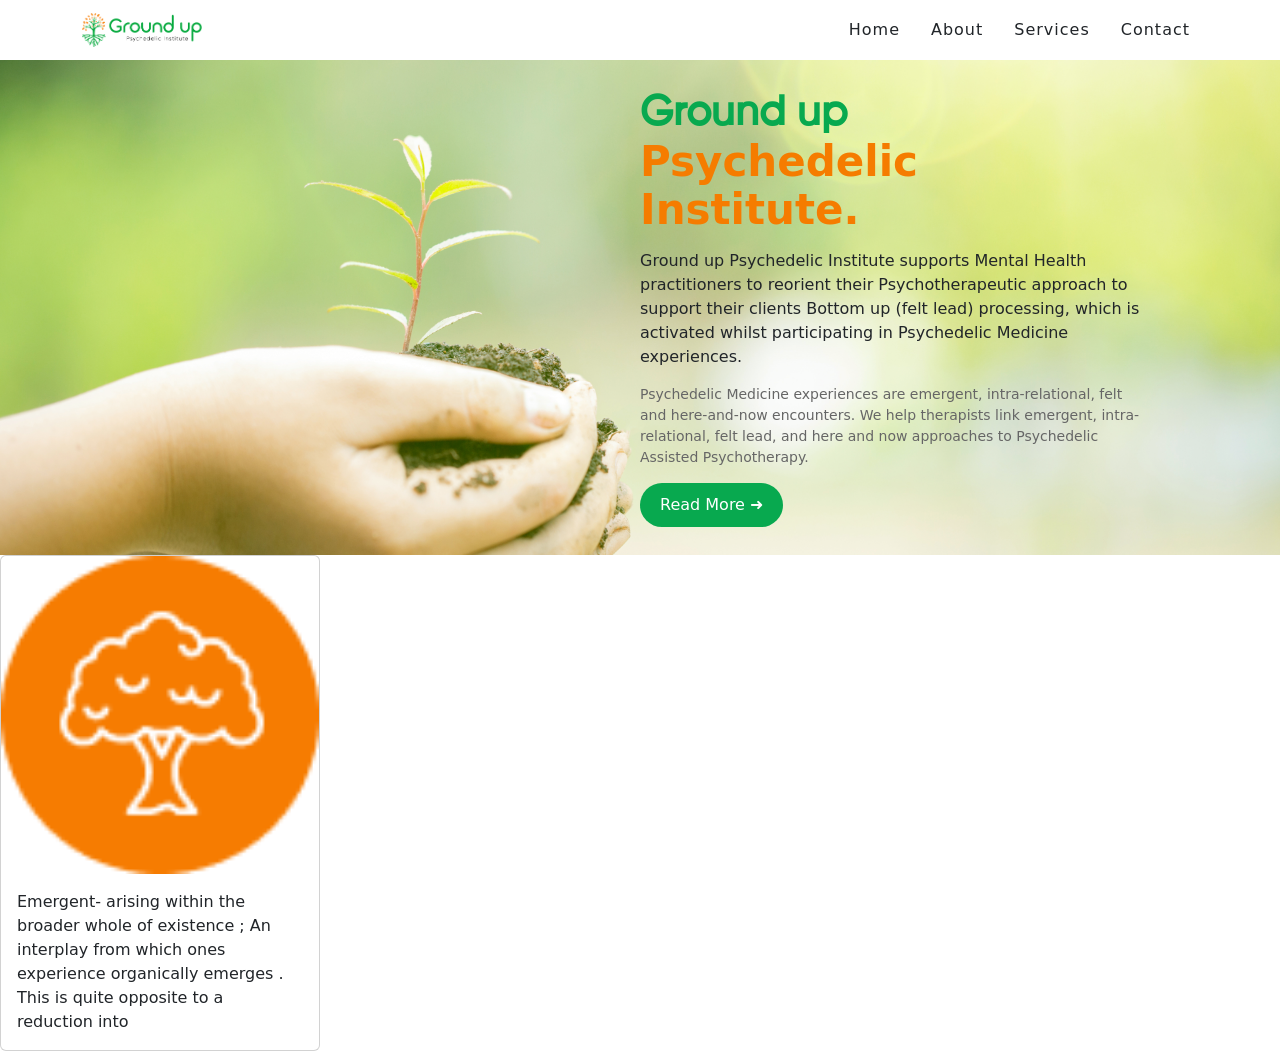
==== index.html @ ecb9d01f "created hero section" ====
<!DOCTYPE html>
<html lang="en">
<head>
    <meta charset="UTF-8">
    <meta name="viewport" content="width=device-width, initial-scale=1.0">
    <title>Document</title>
    <link rel="stylesheet" href="style.css">
    <link href="https://cdn.jsdelivr.net/npm/bootstrap@5.0.2/dist/css/bootstrap.min.css" rel="stylesheet" integrity="sha384-EVSTQN3/azprG1Anm3QDgpJLIm9Nao0Yz1ztcQTwFspd3yD65VohhpuuCOmLASjC" crossorigin="anonymous">
    <script src="https://cdn.jsdelivr.net/npm/bootstrap@5.0.2/dist/js/bootstrap.bundle.min.js" integrity="sha384-MrcW6ZMFYlzcLA8Nl+NtUVF0sA7MsXsP1UyJoMp4YLEuNSfAP+JcXn/tWtIaxVXM" crossorigin="anonymous"></script>
</head>
<body>
<header>
  <nav class="navbar navbar-expand-lg bg-white">
    <div class="container">

     
      <a href="#" class="navbar-brand">
        <img src="images/logo.png" alt="Ground up" width="120">
      </a>

      
      <button
        class="navbar-toggler"
        type="button"
        data-bs-toggle="collapse"
        data-bs-target="#navbarMenu"
        aria-controls="navbarMenu"
        aria-expanded="false"
        aria-label="Toggle navigation">

       <span class="navbar-toggler-icon"></span>
      </button>

      <!-- Menu -->
      <div class="collapse navbar-collapse" id="navbarMenu"></div>

         <ul class="navbar-nav ms-auto">
          <li class="nav-item">
            <a class="nav-link text-dark" href="#">Home</a>
          </li>

          <li class="nav-item">
            <a class="nav-link text-dark" href="#">About</a>
          </li>

          <li class="nav-item">
            <a class="nav-link text-dark" href="#">Services</a>
          </li>

          <li class="nav-item">
            <a class="nav-link text-dark" href="#">Contact</a>
          </li>
        </ul>

      </div>

    </div>
  </nav>
</header>

<section class="hero">

    <img src="images/hero.png" alt="Ground up hero image">

    <div class="hero-text">
        <h1>
            <span>Ground up</span><br>
            Psychedelic Institute.
        </h1>

        <p">
            Ground up Psychedelic Institute supports Mental Health practitioners
            to reorient their Psychotherapeutic approach to support their clients
            Bottom up (felt lead) processing, which is activated whilst participating
            in Psychedelic Medicine experiences.
        </p>

        <p>
            Psychedelic Medicine experiences are emergent, intra-relational,
            felt and here-and-now encounters. We help therapists link emergent,
            intra-relational, felt lead, and here and now approaches to Psychedelic
            Assisted Psychotherapy.
        </p>

        <button>Read More ➜</button>
    </div>
   

</section>
 <div class="services">
      <section>
        <div class="card" style="width: 20rem;">
  <img src="/images/service1.png" class="card-img-top" alt="...">
  <div class="card-body">
    <p class="card-text"> Emergent- arising within the broader whole of existence ; An interplay from which ones experience organically emerges . This is quite opposite to a reduction into</p>
  </div>
</div>
      </section>

    </div>
    
</body>
</html>
---- style.css ----
@font-face {
  font-family: 'gilory-medium';
  src: url('./fonts/Gilroy-Medium.ttf') format('truetype');
}

* {
    box-sizing: border-box;
}

body {
    margin: 0;
    padding: 0;
    overflow-x: hidden;
        
   
   
    
}


/* 
   NAVBAR
 */

.navbar {
    padding: 15px 0;
}

.navbar-brand img {
    width: 120px;
    max-width: 100%;
}

.navbar-nav {
    gap: 15px;
}

.nav-link {
    font-size: 14px;
    letter-spacing: 1px;
}


/* 
   HERO
 */

.hero {
    width: 100%;
    overflow: hidden;
    position: relative;
}

.hero img {
    width: 100%;
    height: auto;
    display: block;
}

.hero-text {
    position: absolute;
    top: 50%;
    right: 10%;
    transform: translateY(-50%);
    width: 40%;
}

.hero-text h1 {
    font-size: 42px;
    line-height: 1.15;
    font-weight: bold;
    color: #f57c00;
    margin-bottom: 15px;
    
}

.hero-text h1 span {
    color: #08a94f;
    font-family: gilory-medium;
    
}

.hero-text p {
    font-family: ;
    font-size: 14px;
    line-height: 1.5;
    color: #666;
    margin-bottom: 15px;
}

.hero-text button {
    background: #08a94f;
    color: white;
    border: none;
    border-radius: 25px;
    padding: 10px 20px;
    cursor: pointer;
}





@media (max-width: 991px) {

    .navbar {
        padding: 12px 20px;
    }

    .navbar-nav {
        gap: 5px;
        padding-top: 15px;
    }

    .hero img {
        min-height: 500px;
        object-fit: cover;
    }

    .hero-text {
        width: 45%;
        right: 7%;
    }

    .hero-text h1 {
        font-size: 32px;
    }

    .hero-text p {
        font-size: 13px;
        line-height: 1.4;
    }
}




@media (max-width: 767px) {

    .navbar-brand img {
        width: 110px;
    }

    .navbar {
        padding: 10px 15px;
    }

    .hero {
        min-height: 650px;
    }

    .hero img {
        width: 100%;
        height: 650px;
        object-fit: cover;
        object-position: left center;
    }

    .hero-text {
        top: 50%;
        right: 8%;
        width: 84%;
        transform: translateY(-50%);
        background: rgba(255, 255, 255, 0.75);
        padding: 20px;
        border-radius: 10px;
    }

    .hero-text h1 {
        font-size: 30px;
    }

    .hero-text p {
        font-size: 13px;
        line-height: 1.5;
    }
}




@media (max-width: 480px) {

    .navbar-brand img {
        width: 100px;
    }

    .hero {
        min-height: 700px;
    }

    .hero img {
        height: 700px;
        object-position: left center;
    }

    .hero-text {
        width: 90%;
        right: 5%;
        padding: 18px;
    }

    .hero-text h1 {
        font-size: 26px;
    }

    .hero-text p {
        font-size: 12px;
        line-height: 1.45;
    }

    .hero-text button {
        padding: 8px 16px;
        font-size: 12px;
    }
}
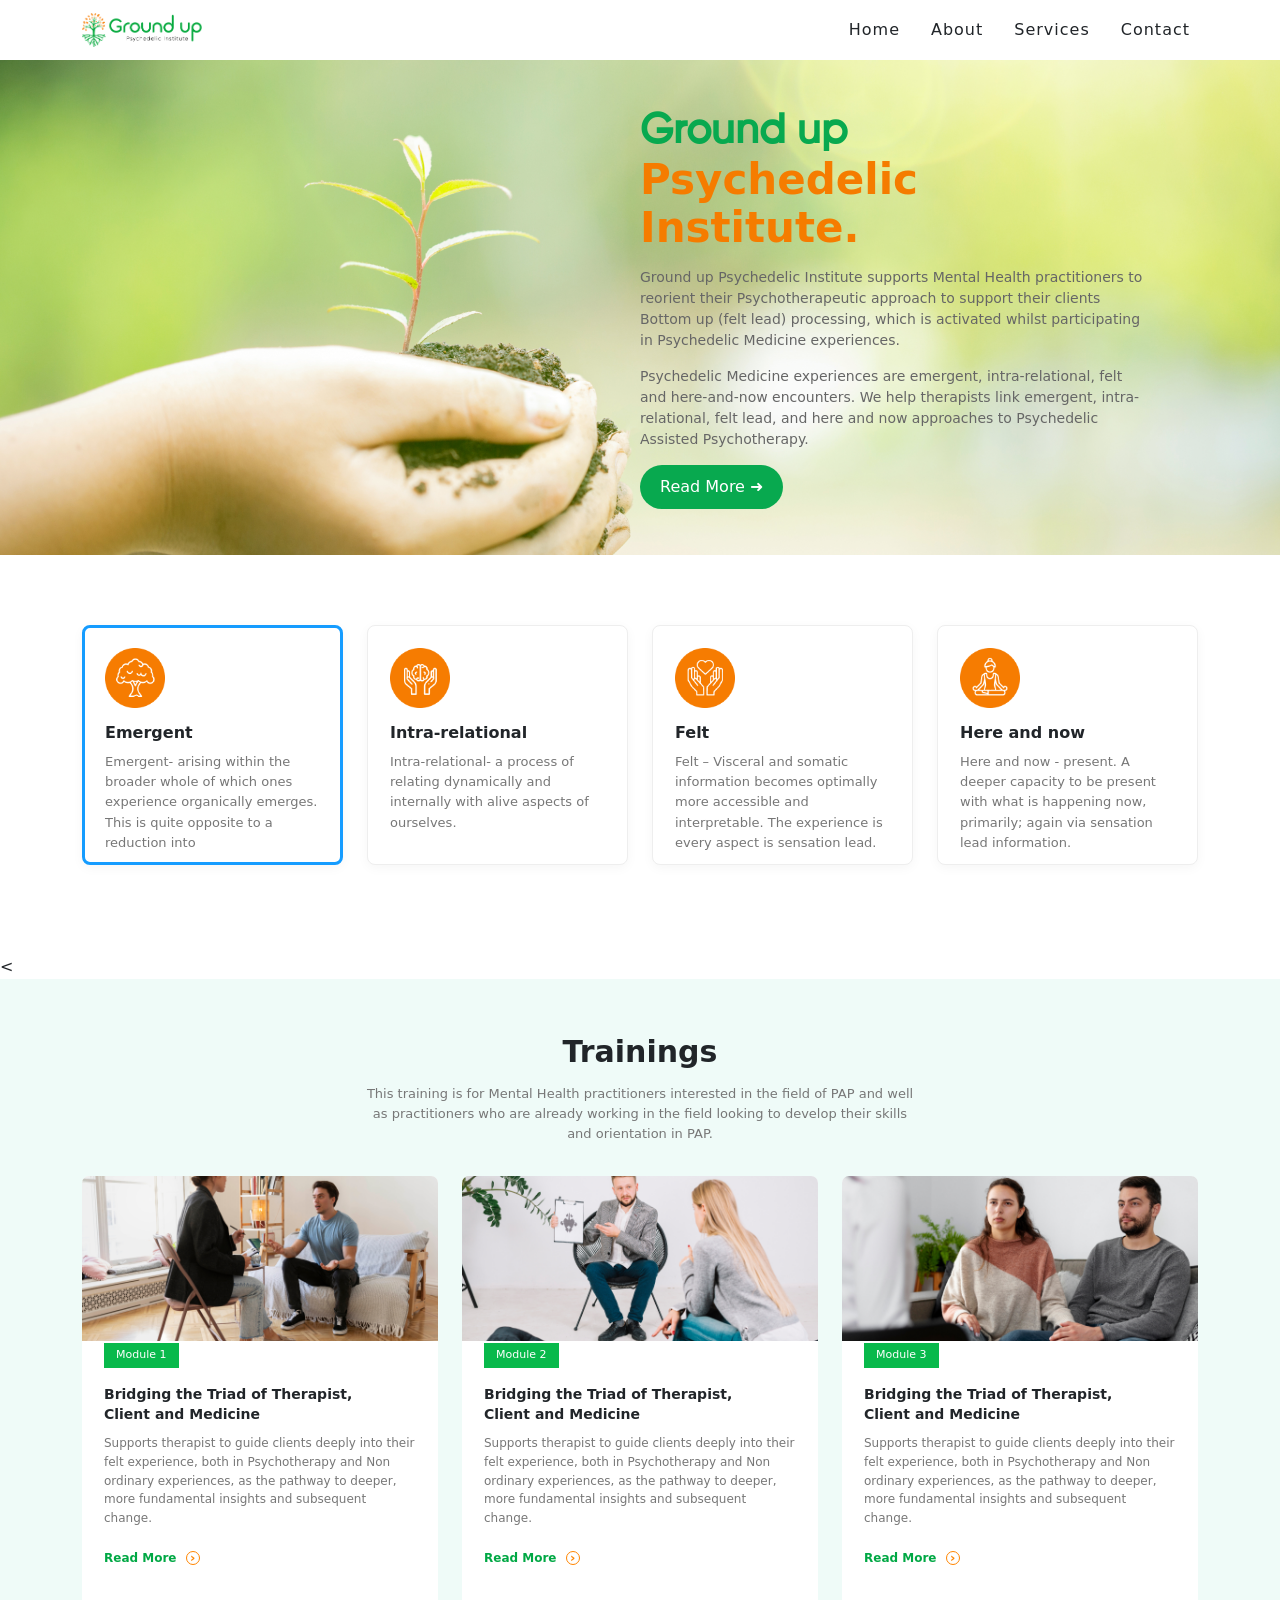
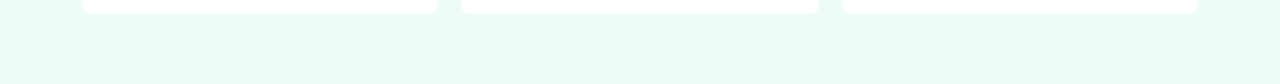
==== commit 484f3c76: "Created training section" ====
--- a/index.html
+++ b/index.html
@@ -68,7 +68,7 @@
             Psychedelic Institute.
         </h1>
 
-        <p">
+        <p>
             Ground up Psychedelic Institute supports Mental Health practitioners
             to reorient their Psychotherapeutic approach to support their clients
             Bottom up (felt lead) processing, which is activated whilst participating
@@ -87,17 +87,251 @@
    
 
 </section>
- <div class="services">
-      <section>
-        <div class="card" style="width: 20rem;">
-  <img src="/images/service1.png" class="card-img-top" alt="...">
-  <div class="card-body">
-    <p class="card-text"> Emergent- arising within the broader whole of existence ; An interplay from which ones experience organically emerges . This is quite opposite to a reduction into</p>
-  </div>
-</div>
-      </section>
-
+<section>
+
+  <section class="features-section">
+    <div class="container">
+        <div class="row feature-row">
+
+            <!-- Card 1 -->
+            <div class="col-lg-3 col-md-6 col-12">
+                <div class="feature-card active">
+
+                    <img src="images/service1.png"
+                         class="feature-icon"
+                         alt="Emergent">
+
+                    <h3>Emergent</h3>
+
+                    <p>
+                        Emergent- arising within the broader whole of which
+                        ones experience organically emerges. This is quite
+                        opposite to a reduction into
+                    </p>
+
+                </div>
+            </div>
+
+
+            <!-- Card 2 -->
+            <div class="col-lg-3 col-md-6 col-12">
+                <div class="feature-card">
+
+                    <img src="images/service2.png"
+                         class="feature-icon"
+                         alt="Intra-relational">
+
+                    <h3>Intra-relational</h3>
+
+                    <p>
+                        Intra-relational- a process of relating dynamically
+                        and internally with alive aspects of ourselves.
+                    </p>
+
+                </div>
+            </div>
+
+
+            <!-- Card 3 -->
+            <div class="col-lg-3 col-md-6 col-12">
+                <div class="feature-card">
+
+                    <img src="images/service3.png"
+                         class="feature-icon"
+                         alt="Felt">
+
+                    <h3>Felt</h3>
+
+                    <p>
+                        Felt – Visceral and somatic information becomes
+                        optimally more accessible and interpretable.
+                        The experience is every aspect is sensation lead.
+                    </p>
+
+                </div>
+            </div>
+
+
+            <!-- Card 4 -->
+            <div class="col-lg-3 col-md-6 col-12">
+                <div class="feature-card">
+
+                    <img src="images/service4.png"
+                         class="feature-icon"
+                         alt="Here and now">
+
+                    <h3>Here and now</h3>
+
+                    <p>
+                        Here and now - present. A deeper capacity to be
+                        present with what is happening now, primarily;
+                        again via sensation lead information.
+                    </p>
+
+                </div>
+            </div>
+
+        </div>
     </div>
+</section>
+
+
+
+<<section class="training-section">
+
+    <div class="container">
+
+        <!-- Heading -->
+        <div class="training-heading">
+            <h2>Trainings</h2>
+
+            <p>
+                This training is for Mental Health practitioners interested
+                in the field of PAP and well as practitioners who are already
+                working in the field looking to develop their skills and
+                orientation in PAP.
+            </p>
+        </div>
+
+
+        <!-- Training Cards -->
+        <div class="row training-row">
+
+
+            <!-- Module 1 -->
+            <div class="col-lg-4 col-md-6 col-12">
+
+                <div class="training-card">
+
+                    <img
+                        src="images/Training1.png"
+                        alt="Module 1"
+                        class="training-image"
+                    >
+
+                    <div class="training-content">
+
+                        <span class="module-label">
+                            Module 1
+                        </span>
+
+                        <h3>
+                            Bridging the Triad of Therapist,
+                            <br>
+                            Client and Medicine
+                        </h3>
+
+                        <p>
+                            Supports therapist to guide clients deeply
+                            into their felt experience, both in
+                            Psychotherapy and Non ordinary experiences,
+                            as the pathway to deeper, more fundamental
+                            insights and subsequent change.
+                        </p>
+
+                        <a href="#" class="read-more">
+                            Read More
+                            <span>›</span>
+                        </a>
+
+                    </div>
+
+                </div>
+
+            </div>
+
+
+            <!-- Module 2 -->
+            <div class="col-lg-4 col-md-6 col-12">
+
+                <div class="training-card">
+
+                    <img
+                        src="images/training2.png"
+                        alt="Module 2"
+                        class="training-image"
+                    >
+
+                    <div class="training-content">
+
+                        <span class="module-label">
+                            Module 2
+                        </span>
+
+                        <h3>
+                            Bridging the Triad of Therapist,
+                            <br>
+                            Client and Medicine
+                        </h3>
+
+                        <p>
+                            Supports therapist to guide clients deeply
+                            into their felt experience, both in
+                            Psychotherapy and Non ordinary experiences,
+                            as the pathway to deeper, more fundamental
+                            insights and subsequent change.
+                        </p>
+
+                        <a href="#" class="read-more">
+                            Read More
+                            <span>›</span>
+                        </a>
+
+                    </div>
+
+                </div>
+
+            </div>
+
+
+            <!-- Module 3 -->
+            <div class="col-lg-4 col-md-6 col-12">
+
+                <div class="training-card">
+
+                    <img
+                        src="images/training3.png"
+                        alt="Module 3"
+                        class="training-image"
+                    >
+
+                    <div class="training-content">
+
+                        <span class="module-label">
+                            Module 3
+                        </span>
+
+                        <h3>
+                            Bridging the Triad of Therapist,
+                            <br>
+                            Client and Medicine
+                        </h3>
+
+                        <p>
+                            Supports therapist to guide clients deeply
+                            into their felt experience, both in
+                            Psychotherapy and Non ordinary experiences,
+                            as the pathway to deeper, more fundamental
+                            insights and subsequent change.
+                        </p>
+
+                        <a href="#" class="read-more">
+                            Read More
+                            <span>›</span>
+                        </a>
+
+                    </div>
+
+                </div>
+
+            </div>
+
+        </div>
+
+    </div>
+
+</section>
+
     
 </body>
 </html>
--- a/style.css
+++ b/style.css
@@ -97,6 +97,200 @@
     cursor: pointer;
 }
 
+.features-section {
+    padding: 70px 0 90px;
+    background: #fff;
+}
+
+/* Keep cards in one row */
+.feature-row {
+    display: flex;
+    flex-wrap: wrap;
+}
+
+.feature-card {
+    height: 240px;
+    padding: 22px;
+
+    background: #fff;
+    border: 1px solid #eeeeee;
+    border-radius: 8px;
+
+    box-shadow: 0 3px 12px rgba(0, 0, 0, 0.04);
+}
+
+/* Active card */
+.feature-card.active {
+    border: 3px solid #159cff;
+    padding: 20px;
+}
+
+/* Image icon */
+.feature-icon {
+    width: 60px;
+    height: 60px;
+
+    object-fit: contain;
+
+    display: block;
+
+    margin-bottom: 15px;
+}
+
+.feature-card h3 {
+    font-size: 16px;
+    font-weight: 600;
+    margin-bottom: 10px;
+}
+
+.feature-card p {
+    font-size: 13px;
+    line-height: 1.55;
+    color: #777;
+    margin: 0;
+}
+
+
+.training-section {
+    background: #effbf8;
+    padding: 55px 0 70px;
+}
+
+
+
+
+.training-heading {
+    text-align: center;
+    margin-bottom: 32px;
+}
+
+.training-heading h2 {
+    font-size: 30px;
+    font-weight: 700;
+    margin: 0 0 14px;
+}
+
+.training-heading p {
+    max-width: 560px;
+    margin: 0 auto;
+
+    color: #777;
+    font-size: 13px;
+    line-height: 1.55;
+}
+
+
+
+
+.training-row {
+    display: flex;
+    flex-wrap: wrap;
+}
+
+
+
+
+.training-card {
+    height: 100%;
+    background: #fff;
+
+    border-radius: 7px;
+    overflow: hidden;
+
+    margin-bottom: 20px;
+}
+
+
+
+
+.training-image {
+    width: 100%;
+    height: 165px;
+
+    display: block;
+
+    object-fit: cover;
+}
+
+
+
+
+.training-content {
+    padding: 0 22px 25px;
+}
+
+
+
+
+.module-label {
+    display: inline-block;
+
+    background: #08b94b;
+    color: white;
+
+    font-size: 11px;
+
+    padding: 4px 12px;
+
+    margin-bottom: 16px;
+}
+
+
+
+
+.training-content h3 {
+    font-size: 14px;
+    font-weight: 600;
+
+    line-height: 1.45;
+
+    margin: 0 0 10px;
+}
+
+
+
+
+.training-content p {
+    font-size: 12px;
+    line-height: 1.55;
+
+    color: #777;
+
+    margin: 0 0 18px;
+}
+
+
+
+
+.read-more {
+    text-decoration: none;
+
+    color: #00a844;
+
+    font-size: 12px;
+    font-weight: 600;
+}
+
+.read-more span {
+    display: inline-flex;
+
+    align-items: center;
+    justify-content: center;
+
+    width: 14px;
+    height: 14px;
+
+    margin-left: 5px;
+
+    border: 1px solid #ff8500;
+    border-radius: 50%;
+
+    color: #ff8500;
+
+    font-size: 13px;
+    line-height: 1;
+}
+
 
 
 
@@ -130,7 +324,23 @@
         font-size: 13px;
         line-height: 1.4;
     }
-}
+    
+    
+    @media (max-width: 991px) {
+
+    .feature-card {
+        height: auto;
+        min-height: 230px;
+       
+    }
+    .row.feature-row {
+        row-gap: 24px
+}
+   
+
+
+}
+
 
 
 
@@ -174,6 +384,26 @@
         font-size: 13px;
         line-height: 1.5;
     }
+
+   .features-section {
+        padding: 40px 15px;
+        gap: 20px;
+    }
+
+    .feature-card {
+        height: auto;
+        min-height: auto;
+    }
+
+    .feature-icon {
+        width: 55px;
+        height: 55px;
+    }
+
+    .row.feature-row {
+  display: flex;
+  gap: 20px; 
+}
 }
 
 
@@ -213,4 +443,9 @@
         padding: 8px 16px;
         font-size: 12px;
     }
+
+    .row.feature-row {
+  display: flex;
+  gap: 20px;
+}
 }
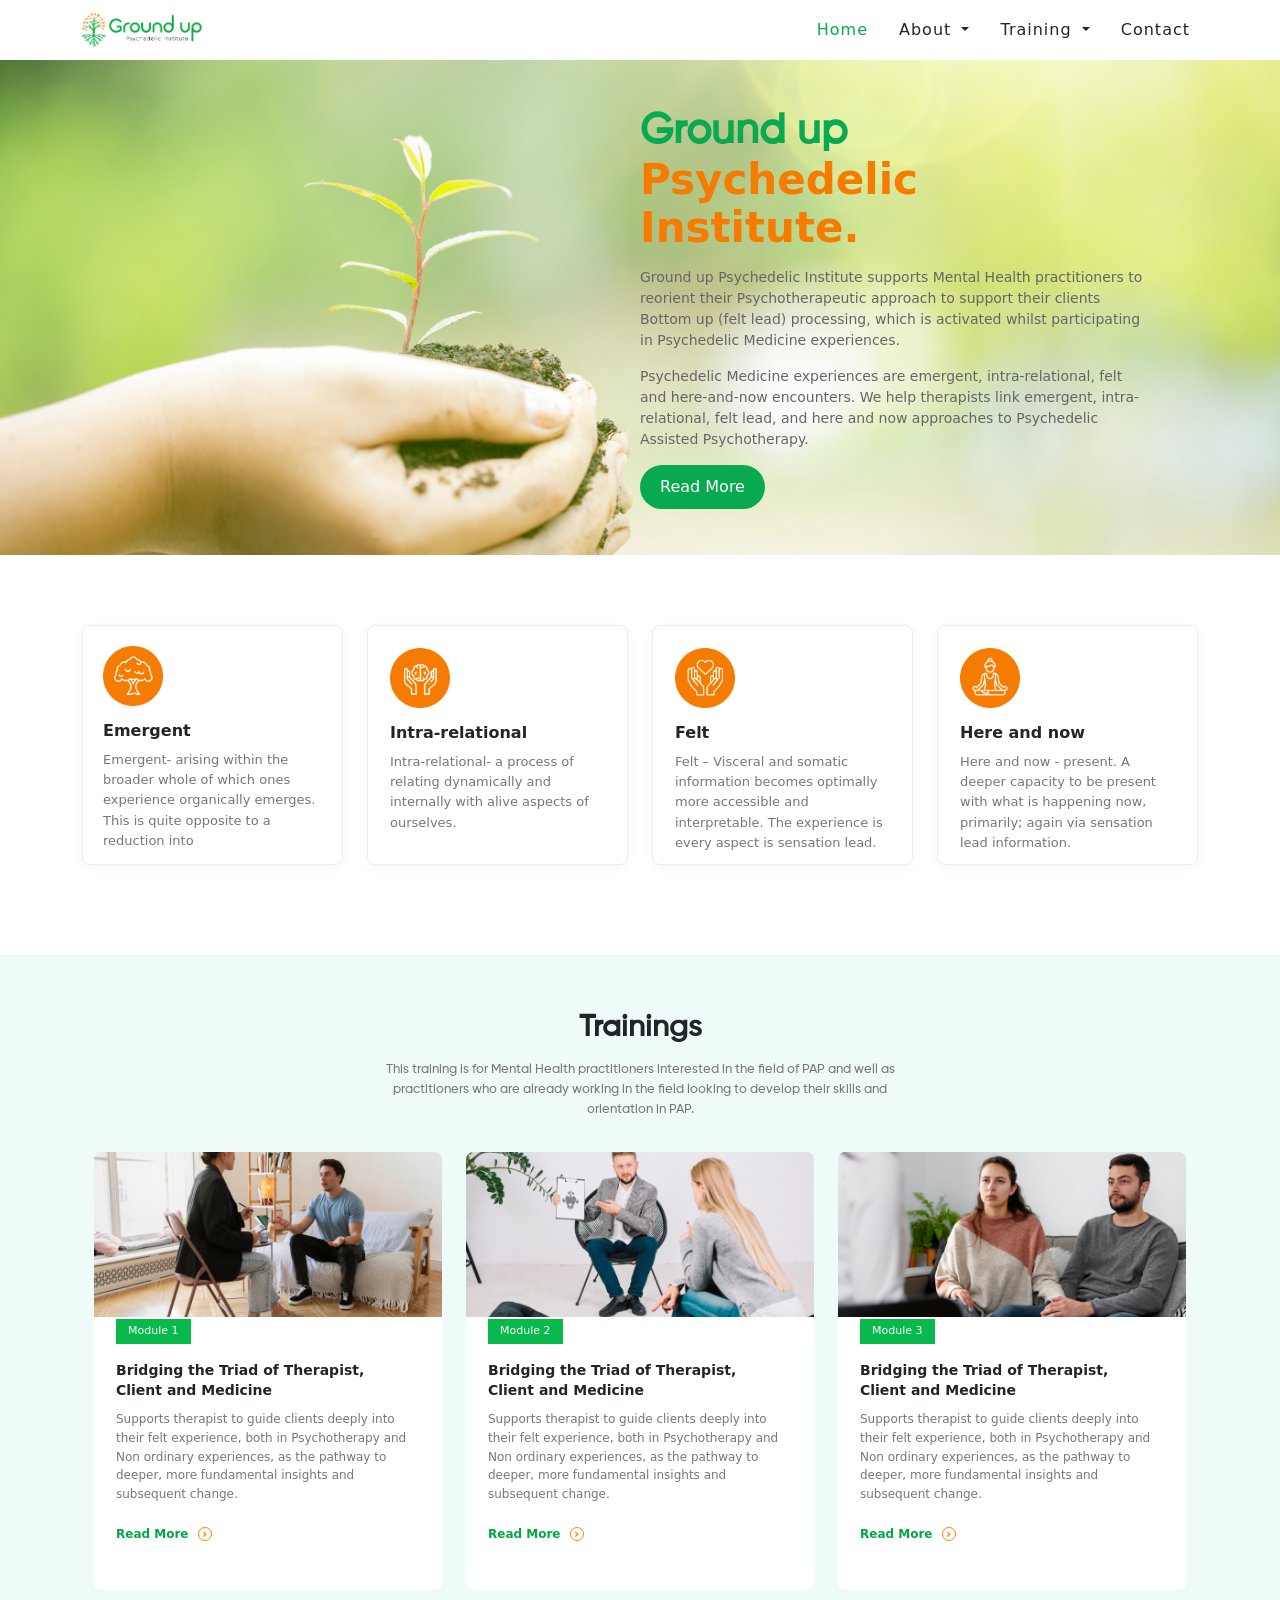
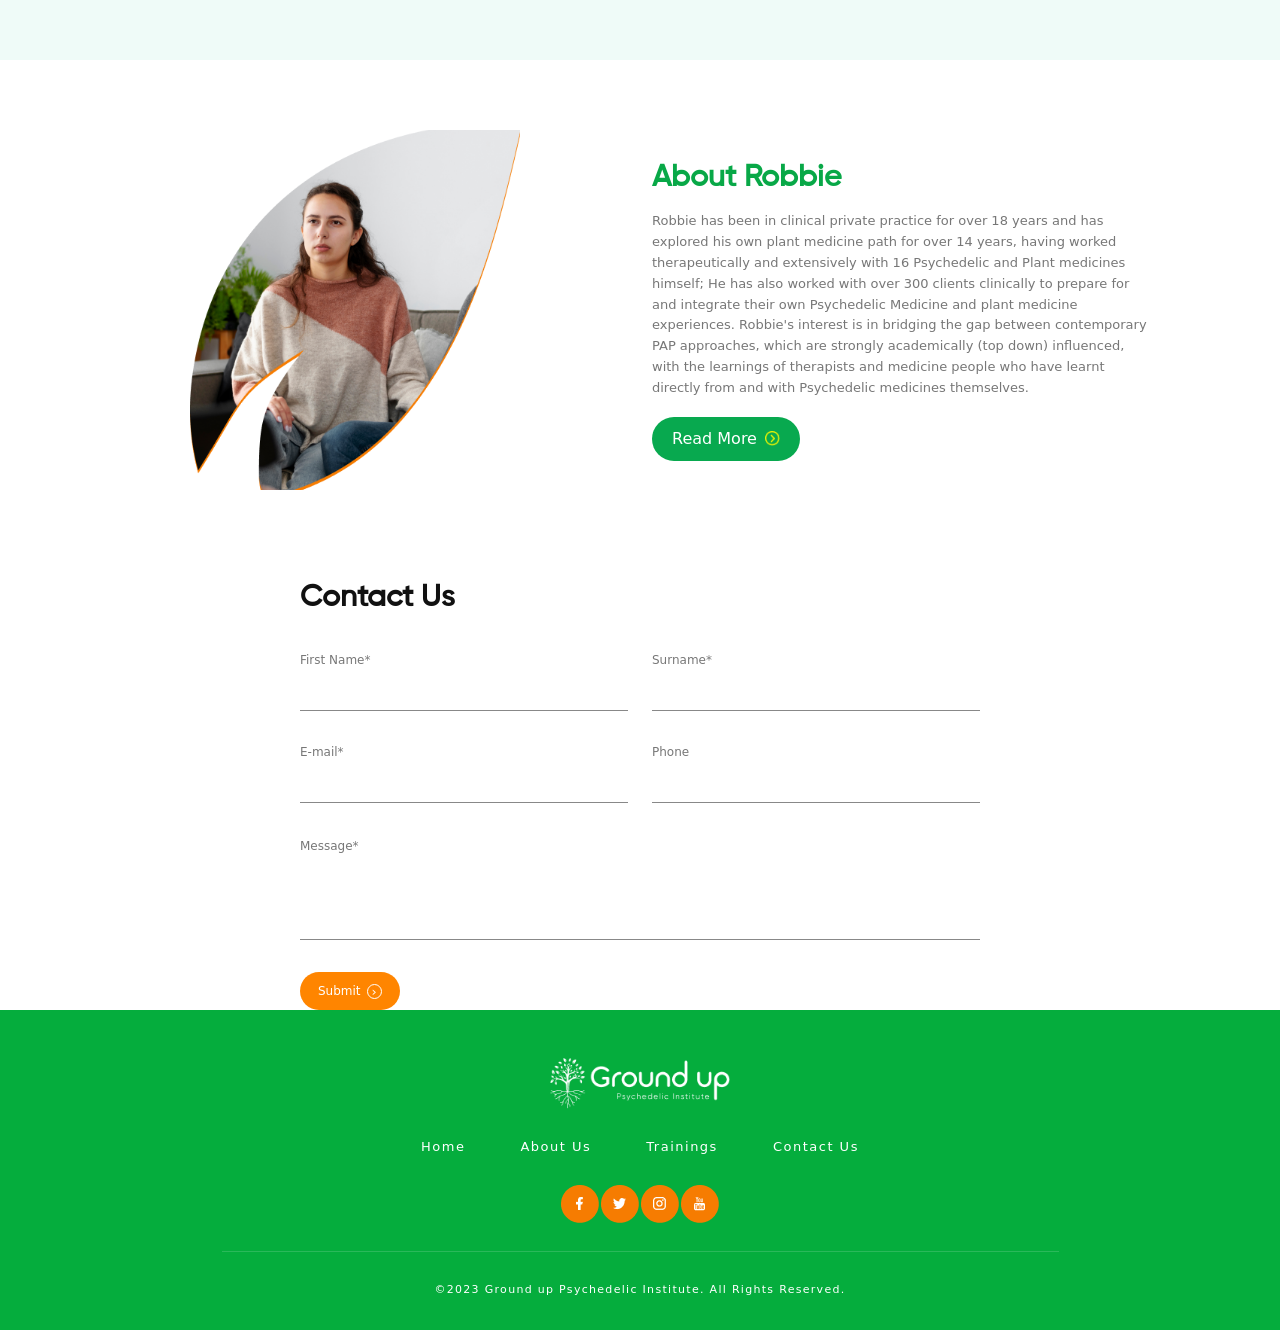
==== commit f4856639: "Add contact page, navbar refinements, and training layout improvements" ====
--- a/index.html
+++ b/index.html
@@ -10,7 +10,7 @@
 </head>
 <body>
 <header>
-  <nav class="navbar navbar-expand-lg bg-white">
+    <nav class="navbar navbar-expand-lg navbar-light bg-white">
     <div class="container">
 
      
@@ -32,28 +32,85 @@
       </button>
 
       <!-- Menu -->
-      <div class="collapse navbar-collapse" id="navbarMenu"></div>
+    <div class="collapse navbar-collapse" id="navbarMenu">
 
          <ul class="navbar-nav ms-auto">
           <li class="nav-item">
-            <a class="nav-link text-dark" href="#">Home</a>
+            <a class="nav-link text-dark active" href="index.html">Home</a>
           </li>
 
-          <li class="nav-item">
-            <a class="nav-link text-dark" href="#">About</a>
-          </li>
-
-          <li class="nav-item">
-            <a class="nav-link text-dark" href="#">Services</a>
-          </li>
-
-          <li class="nav-item">
-            <a class="nav-link text-dark" href="#">Contact</a>
+        
+<li class="nav-item dropdown">
+
+    <a 
+        class="nav-link dropdown-toggle text-dark"
+        href="#"
+        role="button"
+        data-bs-toggle="dropdown"
+        aria-expanded="false">
+        About
+    </a>
+
+    <ul class="dropdown-menu">
+
+        <li>
+            <a class="dropdown-item" href="about.html">
+                About Us
+            </a>
+        </li>
+
+        <li>
+            <a class="dropdown-item" href="about-robbie.html">
+                About Robbie
+            </a>
+        </li>
+
+    </ul>
+
+</li>
+
+          <!-- Training Dropdown -->
+<li class="nav-item dropdown">
+
+    <a 
+        class="nav-link dropdown-toggle text-dark"
+        href="#"
+        role="button"
+        data-bs-toggle="dropdown"
+        aria-expanded="false">
+        Training
+    </a>
+
+    <ul class="dropdown-menu">
+
+        <li>
+            <a class="dropdown-item" href="training-module1.html">
+                Module 1 - Bridging the Triad of Therapist, Client and Medicine
+            </a>
+        </li>
+
+        <li>
+            <a class="dropdown-item" href="module-2.html">
+                Module 2 - Bridging the Triad of Therapist, Client and Medicine
+            </a>
+        </li>
+
+        <li>
+            <a class="dropdown-item" href="module-3.html">
+                Module 3 - Bridging the Triad of Therapist, Client and Medicine
+            </a>
+        </li>
+
+    </ul>
+
+</li>
+
+                    <li class="nav-item">
+                        <a class="nav-link text-dark" href="contactus.html">Contact</a>
           </li>
         </ul>
 
       </div>
-
     </div>
   </nav>
 </header>
@@ -81,9 +138,11 @@
             intra-relational, felt lead, and here and now approaches to Psychedelic
             Assisted Psychotherapy.
         </p>
-
-        <button>Read More ➜</button>
-    </div>
+        <div>
+        <button>Read More  </button>
+            </div>
+    </div>
+
    
 
 </section>
@@ -177,9 +236,10 @@
 
 
 
-<<section class="training-section">
+<section class="training-section">
 
     <div class="container">
+    <div class="row training-row">
 
         <!-- Heading -->
         <div class="training-heading">
@@ -229,7 +289,7 @@
                             insights and subsequent change.
                         </p>
 
-                        <a href="#" class="read-more">
+                        <a href="training-module1.html" class="read-more">
                             Read More
                             <span>›</span>
                         </a>
@@ -332,6 +392,185 @@
 
 </section>
 
+<section class="about-section">
+
+    <div class="container">
+
+        <div class="row align-items-center">
+
+            
+            <div class="col-lg-6 col-md-6 col-12">
+
+                <div class="about-image">
+                    <img src="images/abouthero.png" alt="Robbie">
+                </div>
+
+            </div>
+
+
+            
+            <div class="col-lg-6 col-md-6 col-12 ">
+
+             <div class="about-content">
+
+                    <h2>About Robbie</h2>
+
+             <p>
+                      Robbie has been in clinical private practice for over
+                        18 years and has explored his own plant medicine path
+                        for over 14 years, having worked therapeutically and
+                        extensively with 16 Psychedelic and Plant medicines
+                        himself; He has also worked with over 300 clients
+                        clinically to prepare for and integrate their own
+                        Psychedelic Medicine and plant medicine experiences.
+                        Robbie's interest is in bridging the gap between
+                        contemporary PAP approaches, which are strongly
+                        academically (top down) influenced, with the learnings
+                        of therapists and medicine people who have learnt
+                        directly from and with Psychedelic medicines themselves.
+                    </p>
+
+                   
+                        </div>
+                        <button class="about-btn" type="button">Read More <img src="images/rightsign.png" alt=""></button>
+        
+                </div>
+
+        </div>
+    </div>
+
+</section>
+<section class="contact-section" id="contact">
+
+    <div class="container">
+
+        <div class="contact-wrapper">
+
+            <div class="contact-intro">
+                
+                <h2>Contact Us</h2>
+              
+             
+            </div>
+
+            <form class="contact-form">
+
+                <div class="row">
+
+                    <!-- First Name -->
+                    <div class="col-md-6">
+                        <div class="form-group">
+                            <label for="first-name">First Name*</label>
+                            <input id="first-name" name="first-name" type="text" autocomplete="given-name" required>
+                        </div>
+                    </div>
+
+                    <!-- Surname -->
+                    <div class="col-md-6">
+                        <div class="form-group">
+                            <label for="surname">Surname*</label>
+                            <input id="surname" name="surname" type="text" autocomplete="family-name" required>
+                        </div>
+                    </div>
+
+                    <!-- Email -->
+                    <div class="col-md-6">
+                        <div class="form-group">
+                            <label for="email">E-mail*</label>
+                            <input id="email" name="email" type="email" autocomplete="email" required>
+                        </div>
+                    </div>
+
+                    <!-- Phone -->
+                    <div class="col-md-6">
+                        <div class="form-group">
+                            <label for="phone">Phone</label>
+                            <input id="phone" name="phone" type="tel" autocomplete="tel">
+                        </div>
+                    </div>
+
+                    <!-- Message -->
+                    <div class="col-12">
+                        <div class="form-group message-group">
+                            <label for="message">Message*</label>
+                            <textarea id="message" name="message" required></textarea>
+                        </div>
+                    </div>
+
+                    <!-- Submit -->
+                    <div class="col-12">
+                        <button type="submit" class="submit-btn">
+                            Submit
+                            <span>›</span>
+                        </button>
+                    </div>
+
+                </div>
+
+            </form>
+
+        </div>
+
+    </div>
+
+</section>
+<!-- Footer -->
+<footer class="footer">
+
+    <div class="container">
+
+        
+        <div class="footer-logo">
+            <img src="images/footerlogo.png" alt="Ground Up">
+        </div>
+
+
+        
+        <nav class="footer-nav">
+
+            <a href="index.html">Home</a>
+            <a href="about.html">About Us</a>
+            <a href="#">Trainings</a>
+            <a href="#">Contact Us</a>
+
+        </nav>
+
+
+        
+        <div class="social-icons">
+
+            <a href="#" aria-label="Facebook">
+                <img src="/images/fblogo.png">
+            </a>
+
+            <a href="#" aria-label="Twitter">
+                <img src="/images/twitterlogo.png">
+            </a>
+
+            <a href="#" aria-label="Instagram">
+                <img src="/images/instalogo.png">
+            </a>
+
+            <a href="#" aria-label="LinkedIn">
+               <img src="/images/youtube logo.png">
+            </a>
+
+        </div>
+
+
+        
+        <div class="footer-line"></div>
+
+
+     
+        <p class="copyright">
+            ©2023 Ground up Psychedelic Institute. All Rights Reserved.
+        </p>
+
+    </div>
+
+</footer>
+
     
 </body>
-</html>+</html>
--- a/style.css
+++ b/style.css
@@ -11,6 +11,7 @@
     margin: 0;
     padding: 0;
     overflow-x: hidden;
+    
         
    
    
@@ -31,6 +32,20 @@
     max-width: 100%;
 }
 
+.navbar-toggler {
+    border-color: #08a94f;
+    padding: 5px 8px;
+}
+
+.navbar-toggler:focus {
+    box-shadow: 0 0 0 2px rgba(8, 169, 79, 0.25);
+}
+
+.navbar-toggler-icon {
+    width: 20px;
+    height: 20px;
+}
+
 .navbar-nav {
     gap: 15px;
 }
@@ -40,6 +55,17 @@
     letter-spacing: 1px;
 }
 
+.navbar-nav .nav-link.active,
+.navbar-nav .nav-link.show,
+.navbar-nav .show > .nav-link {
+    color: #08a94f !important;
+}
+
+.dropdown-item.active,
+.dropdown-item:active {
+    background: #08a94f;
+    color: #ffffff;
+}
 
 /* 
    HERO
@@ -81,7 +107,6 @@
 }
 
 .hero-text p {
-    font-family: ;
     font-size: 14px;
     line-height: 1.5;
     color: #666;
@@ -119,13 +144,13 @@
     box-shadow: 0 3px 12px rgba(0, 0, 0, 0.04);
 }
 
-/* Active card */
+
 .feature-card.active {
-    border: 3px solid #159cff;
+    
     padding: 20px;
 }
 
-/* Image icon */
+
 .feature-icon {
     width: 60px;
     height: 60px;
@@ -168,11 +193,13 @@
     font-size: 30px;
     font-weight: 700;
     margin: 0 0 14px;
+    font-family: gilory-medium ;
 }
 
 .training-heading p {
     max-width: 560px;
     margin: 0 auto;
+    font-family: gilory-medium;
 
     color: #777;
     font-size: 13px;
@@ -185,10 +212,17 @@
 .training-row {
     display: flex;
     flex-wrap: wrap;
-}
-
-
-
+    justify-content: center;
+}
+
+.training-section .row.training-row {
+    justify-content: center;
+}
+
+.training-row > [class*="col-"] {
+    display: flex;
+    justify-content: center;
+}
 
 .training-card {
     height: 100%;
@@ -222,6 +256,7 @@
 
 
 
+.module-lab,
 .module-label {
     display: inline-block;
 
@@ -292,6 +327,703 @@
 }
 
 
+.about-section {
+    background: #ffffff;
+    padding: 70px 0 90px;
+}
+
+
+
+
+.about-image {
+    width: 330px;
+    height: 360px;
+
+    margin: 0 auto;
+}
+
+
+
+.about-image img {
+    width: 100%;
+    height: 100%;
+
+    object-fit: cover;
+
+    display: block;
+}
+
+
+
+
+.about-content {
+    max-width: 500px;
+}
+
+.about-content h2 {
+    color: #08a847;
+
+    font-size: 30px;
+    font-weight: 700;
+    font-family: gilory-medium;
+    margin-bottom: 15px;
+}
+
+.about-content p {
+    color: #777;
+
+    font-size: 13px;
+    line-height: 1.6;
+
+    margin-bottom: 18px;
+}
+
+.about-btn{
+   background: #08a94f;
+    color: white;
+    border: none;
+    border-radius: 25px;
+    padding: 10px 20px;
+    cursor: pointer;
+    display: inline-flex;
+    align-items: center;
+    gap: 8px;
+}
+
+.about-btn img {
+    width: 15px;
+    height: 15px;
+}
+
+.contact-page-body {
+    background: white;
+}
+
+.contact-page-section {
+    background: white;
+    padding: 54px 0 0;
+    position: relative;
+    min-height: auto;
+    margin-bottom: 0;
+}
+
+.floating-arrow {
+    position: absolute;
+    left: 0;
+    top: 50%;
+    transform: translateY(-50%);
+    width: 42px;
+    height: 42px;
+    border: 2px solid #bfeaf7;
+    border-left: none;
+    border-top-color: transparent;
+    border-bottom-color: transparent;
+    border-radius: 0 24px 24px 0;
+    background: rgba(110, 203, 240, 0.15);
+    opacity: 0.8;
+}
+
+.floating-arrow::before {
+    content: "";
+    position: absolute;
+    left: 6px;
+    top: 50%;
+    width: 12px;
+    height: 12px;
+    border-top: 3px solid #7ac6e8;
+    border-right: 3px solid #7ac6e8;
+    transform: translateY(-50%) rotate(45deg);
+}
+
+.contact-page-shell {
+    display: flex;
+    align-items: flex-start;
+    justify-content: center;
+    gap: 60px;
+    max-width: 980px;
+}
+
+.contact-page-copy {
+    flex: 0 0 34%;
+    padding-top: 18px;
+}
+
+.contact-page-copy h2 {
+    font-size: 28px;
+    font-weight: 700;
+    color: #1f1f1f;
+    margin: 0 0 20px;
+    font-family: gilory-medium;
+}
+
+.contact-page-copy p {
+    font-size: 14px;
+    line-height: 1.6;
+    color: #666;
+    margin: 0 0 24px;
+    max-width: 280px;
+}
+
+.contact-page-details {
+    display: flex;
+    flex-direction: column;
+    gap: 18px;
+}
+
+.detail-item {
+    display: flex;
+    align-items: flex-start;
+    gap: 12px;
+    color: #1f1f1f;
+    font-size: 14px;
+    line-height: 1.5;
+}
+
+.detail-item span:last-child {
+    display: block;
+    max-width: 220px;
+}
+
+.detail-icon-img {
+    width: 18px;
+    height: 18px;
+    min-width: 18px;
+    object-fit: contain;
+    margin-top: 2px;
+    filter: drop-shadow(0 0 0 rgba(0,0,0,0));
+}
+
+.location-item .detail-icon-img {
+    width: 18px;
+    height: 18px;
+}
+
+.contact-page-form-wrap {
+    flex: 0 0 52%;
+    padding-top: 18px;
+}
+
+.contact-page-form {
+    width: 100%;
+}
+
+.form-row {
+    display: flex;
+    gap: 28px;
+    margin-bottom: 18px;
+}
+
+.form-field {
+    flex: 1;
+}
+
+.form-field label {
+    display: block;
+    color: #303030;
+    font-size: 12px;
+    font-weight: 500;
+    margin-bottom: 8px;
+}
+
+.form-field input,
+.form-field textarea {
+    width: 100%;
+    background: transparent;
+    border: none;
+    border-bottom: 1px solid #b7b7b7;
+    padding: 0 0 8px;
+    font-size: 14px;
+    color: #222;
+    outline: none;
+    resize: none;
+}
+
+.form-field input:focus,
+.form-field textarea:focus {
+    border-bottom-color: #0ba14b;
+}
+
+.message-field {
+    margin-top: 8px;
+}
+
+.form-field textarea {
+    min-height: 78px;
+}
+
+.contact-submit-btn {
+    margin-top: 20px;
+    border: none;
+    border-radius: 999px;
+    background: #F67C01;
+    color: #fff;
+    padding: 11px 26px 10px 30px;
+    font-size: 14px;
+    font-weight: 600;
+    display: inline-flex;
+    align-items: center;
+    gap: 8px;
+    cursor: pointer;
+   
+}
+
+.contact-submit-btn span {
+    display: inline-flex;
+    align-items: center;
+    justify-content: center;
+    width: 18px;
+    height: 18px;
+    border: 1px solid rgba(255,255,255,0.8);
+    border-radius: 50%;
+    font-size: 14px;
+    line-height: 1;
+}
+
+.contact-submit-btn:hover {
+    background: #e58a00;
+}
+
+.contact-map-section {
+    
+    background: white;
+    padding: 0;
+    margin-top: 50px;
+}
+
+.map-container {
+    max-width: 100%;
+    padding: 0;
+}
+
+.map-frame {
+    display: block;
+    width: 100%;
+    height: 240px;
+    border: 0;
+    margin-top: 0;
+}
+
+.contact-wrapper {
+    max-width: 680px;
+    margin: 0 auto;
+}
+
+
+
+.contact-wrapper h2 {
+    font-size: 30px;
+    font-weight: 700;
+
+    margin: 0 0 35px;
+
+    color: #111;
+    font-family: gilory-medium;
+    text-align: left;
+}
+
+.section-kicker {
+    color: #08a94f;
+    font-size: 11px;
+    font-weight: 600;
+    letter-spacing: 1.5px;
+    text-transform: uppercase;
+}
+
+.contact-intro > p {
+    color: #777;
+    font-size: 13px;
+    line-height: 1.7;
+    margin: 0;
+}
+
+.contact-details {
+    display: grid;
+    gap: 8px;
+    margin-top: 28px;
+    font-size: 12px;
+}
+
+.contact-details a {
+    color: #08a94f;
+    text-decoration: none;
+    font-weight: 600;
+}
+
+.contact-details span {
+    color: #777;
+}
+
+
+.form-group {
+    margin-bottom: 32px;
+}
+
+
+
+
+.form-group label {
+    display: block;
+
+    font-size: 12px;
+    color: #777;
+
+    margin-bottom: 10px;
+}
+
+
+
+
+.form-group input {
+    width: 100%;
+
+    height: 32px;
+
+    padding: 0;
+
+    border: none;
+    border-bottom: 1px solid #888;
+
+    background: transparent;
+
+    outline: none;
+
+    font-size: 14px;
+}
+
+
+
+.form-group input:focus {
+    border-bottom: 1px solid #00a844;
+}
+
+
+
+
+.message-group {
+    margin-top: 2px;
+    margin-bottom: 25px;
+}
+
+.form-group textarea {
+    width: 100%;
+
+    height: 75px;
+
+    padding: 0;
+
+    resize: none;
+
+    border: none;
+    border-bottom: 1px solid #888;
+
+    background: transparent;
+
+    outline: none;
+
+    font-size: 14px;
+}
+
+.form-group textarea:focus {
+    border-bottom: 1px solid #00a844;
+}
+
+
+
+
+.submit-btn {
+    display: inline-flex;
+
+    align-items: center;
+    justify-content: center;
+
+    gap: 6px;
+
+    padding: 10px 18px;
+
+    border: none;
+    border-radius: 25px;
+
+    background: #ff8500;
+    color: #fff;
+
+    font-size: 12px;
+    font-weight: 500;
+
+    cursor: pointer;
+
+    transition: 0.3s ease;
+}
+
+.submit-btn span {
+    width: 15px;
+    height: 15px;
+
+    display: flex;
+    align-items: center;
+    justify-content: center;
+
+    border: 1px solid #fff;
+    border-radius: 50%;
+
+    font-size: 13px;
+    line-height: 1;
+}
+
+.submit-btn:hover {
+    background: #e97800;
+}
+
+.submit-btn:focus-visible,
+.about-btn:focus-visible,
+.form-group input:focus-visible,
+.form-group textarea:focus-visible {
+    outline: 2px solid #08a94f;
+    outline-offset: 3px;
+}
+
+
+
+.footer {
+    background: #05ad3d;
+    padding: 48px 0 32px;
+    color: #ffffff;
+}
+
+
+
+
+.footer-logo {
+    text-align: center;
+    margin-bottom: 28px;
+}
+
+.footer-logo img {
+    width: 180px;
+    height: auto;
+    display: inline-block;
+}
+
+
+
+
+.footer-nav {
+    display: flex;
+    justify-content: center;
+    align-items: center;
+
+    gap: 55px;
+
+    margin-bottom: 32px;
+}
+
+.footer-nav a {
+    color: #ffffff;
+    text-decoration: none;
+
+    font-size: 13px;
+    letter-spacing: 1.5px;
+
+    transition: 0.3s ease;
+}
+
+.footer-nav a:hover {
+    opacity: 0.7;
+}
+
+
+
+.social-icons {
+    display: flex;
+    justify-content: center;
+    align-items: center;
+
+    gap: 10px;
+
+    margin-bottom: 32px;
+}
+
+.social-icons a {
+    width: 30px;
+    height: 30px;
+
+    display: flex;
+    align-items: center;
+    justify-content: center;
+
+    background: #ff8500;
+
+    color: #ffffff;
+
+    border-radius: 50%;
+
+    text-decoration: none;
+
+    font-size: 13px;
+
+    transition: 0.3s ease;
+}
+
+.social-icons a:hover {
+    transform: translateY(-3px);
+}
+
+
+
+.footer-line {
+    width: 75%;
+
+    height: 1px;
+
+    background: rgba(255, 255, 255, 0.15);
+
+    margin: 0 auto 30px;
+}
+
+
+
+
+.copyright {
+    text-align: center;
+
+    margin: 0;
+
+    color: #ffffff;
+
+    font-size: 11px;
+
+    letter-spacing: 1.3px;
+
+}
+
+.about-text {
+    margin-left: 100px;
+    margin-right: 100px;
+    margin-top: 50px;
+    font-family: gilory-medium ;
+}
+.about-text-p {
+     margin-left: 100px;
+    margin-right: 100px;
+   gap:45px ;
+    font-family: gilory-medium ;
+    color: #666;
+}
+.about-text-h {
+    margin-left: 100px;
+    margin-right: 100px;
+   
+      gap: 45px;
+}
+
+.module-page {
+    background: #ffffff;
+    font-family: gilory-medium, Arial, sans-serif;
+}
+
+.module-page .navbar {
+    box-shadow: 0 4px 18px rgba(0, 0, 0, 0.07);
+    position: relative;
+    z-index: 2;
+}
+
+.module-page .nav-link.active,
+.module-page .navbar-nav .nav-link.active,
+.module-page .navbar-nav .show > .nav-link {
+    color: #08a94f !important;
+}
+
+.module-page .dropdown-item.active,
+.module-page .dropdown-item:active {
+    background: #08a94f;
+    color: #ffffff;
+}
+
+.module-detail {
+    background: #ffffff;
+    padding: 42px 20px 88px;
+}
+
+.module-detail-container {
+    max-width: 760px;
+    margin: 0 auto;
+}
+
+.module-hero-image {
+    display: block;
+    width: 100%;
+    height: auto;
+    object-fit: cover;
+}
+
+.module-detail-label {
+    margin-bottom: 18px;
+}
+
+.module-detail h1 {
+    margin: 0 0 24px;
+    color: #111111;
+    font-size: 25px;
+    font-weight: 700;
+    line-height: 1.25;
+}
+
+.module-detail p,
+.module-detail li {
+    color: #777777;
+    font-size: 12px;
+    line-height: 1.75;
+}
+
+.module-detail p {
+    margin: 0 0 18px;
+}
+
+.module-detail ol {
+    margin: 0 0 20px;
+    padding-left: 0;
+    list-style-position: inside;
+}
+
+.module-detail ol li {
+    margin-bottom: 8px;
+}
+
+.module-outcomes {
+    display: grid;
+    gap: 22px;
+    margin-top: 26px;
+}
+
+.module-outcome-card {
+    border: 1px solid #d8e4df;
+    border-radius: 7px;
+    background: #ffffff;
+    padding: 26px 28px 24px;
+}
+
+.module-outcome-card h2 {
+    margin: 0 0 16px;
+    color: #444444;
+    font-size: 16px;
+    font-weight: 700;
+    line-height: 1.35;
+}
+
+.module-outcome-card p {
+    margin-bottom: 12px;
+    color: #555555;
+}
+
+.module-outcome-card ul {
+    margin: 0;
+    padding-left: 18px;
+}
+
+.module-outcome-card li {
+    margin-bottom: 7px;
+}
+
+
 
 
 
@@ -324,7 +1056,7 @@
         font-size: 13px;
         line-height: 1.4;
     }
-    
+}
     
     @media (max-width: 991px) {
 
@@ -333,11 +1065,19 @@
         min-height: 230px;
        
     }
+
+    .contact-wrapper {
+        gap: 45px;
+        padding: 0 20px;
+    }
     .row.feature-row {
         row-gap: 24px
 }
+
+    .module-detail {
+        padding: 36px 20px 76px;
+    }
    
-
 
 }
 
@@ -404,6 +1144,57 @@
   display: flex;
   gap: 20px; 
 }
+
+        .contact-section {
+            padding: 55px 15px 65px;
+        }
+
+        .contact-wrapper {
+            display: block;
+            padding: 0;
+        }
+
+        .contact-intro {
+            margin-bottom: 42px;
+        }
+
+
+    .row.training-row {
+    display: flex;
+    gap: 20px;
+    justify-content: center;
+}
+.about-content h2 {
+    padding-top: 20px;
+}
+
+    .module-detail {
+        padding: 30px 16px 64px;
+    }
+
+    .module-detail h1 {
+        font-size: 22px;
+        line-height: 1.3;
+    }
+
+    .module-detail ol {
+        padding-left: 18px;
+        list-style-position: outside;
+    }
+
+    .module-outcome-card {
+        padding: 22px 20px 20px;
+    }
+
+    .module-outcome-card h2 {
+        font-size: 15px;
+    }
+
+    .footer-nav {
+        flex-wrap: wrap;
+        gap: 18px 28px;
+    }
+
 }
 
 
@@ -448,4 +1239,29 @@
   display: flex;
   gap: 20px;
 }
-}+.row.training-row {
+    display: flex;
+    gap: 20px;
+}
+.about-content h2 {
+    padding-top: 20px;
+}
+
+    .module-detail {
+        padding: 24px 14px 56px;
+    }
+
+    .module-detail h1 {
+        font-size: 20px;
+    }
+
+    .module-outcomes {
+        gap: 16px;
+    }
+
+    .module-outcome-card {
+        padding: 20px 16px 18px;
+    }
+
+
+}
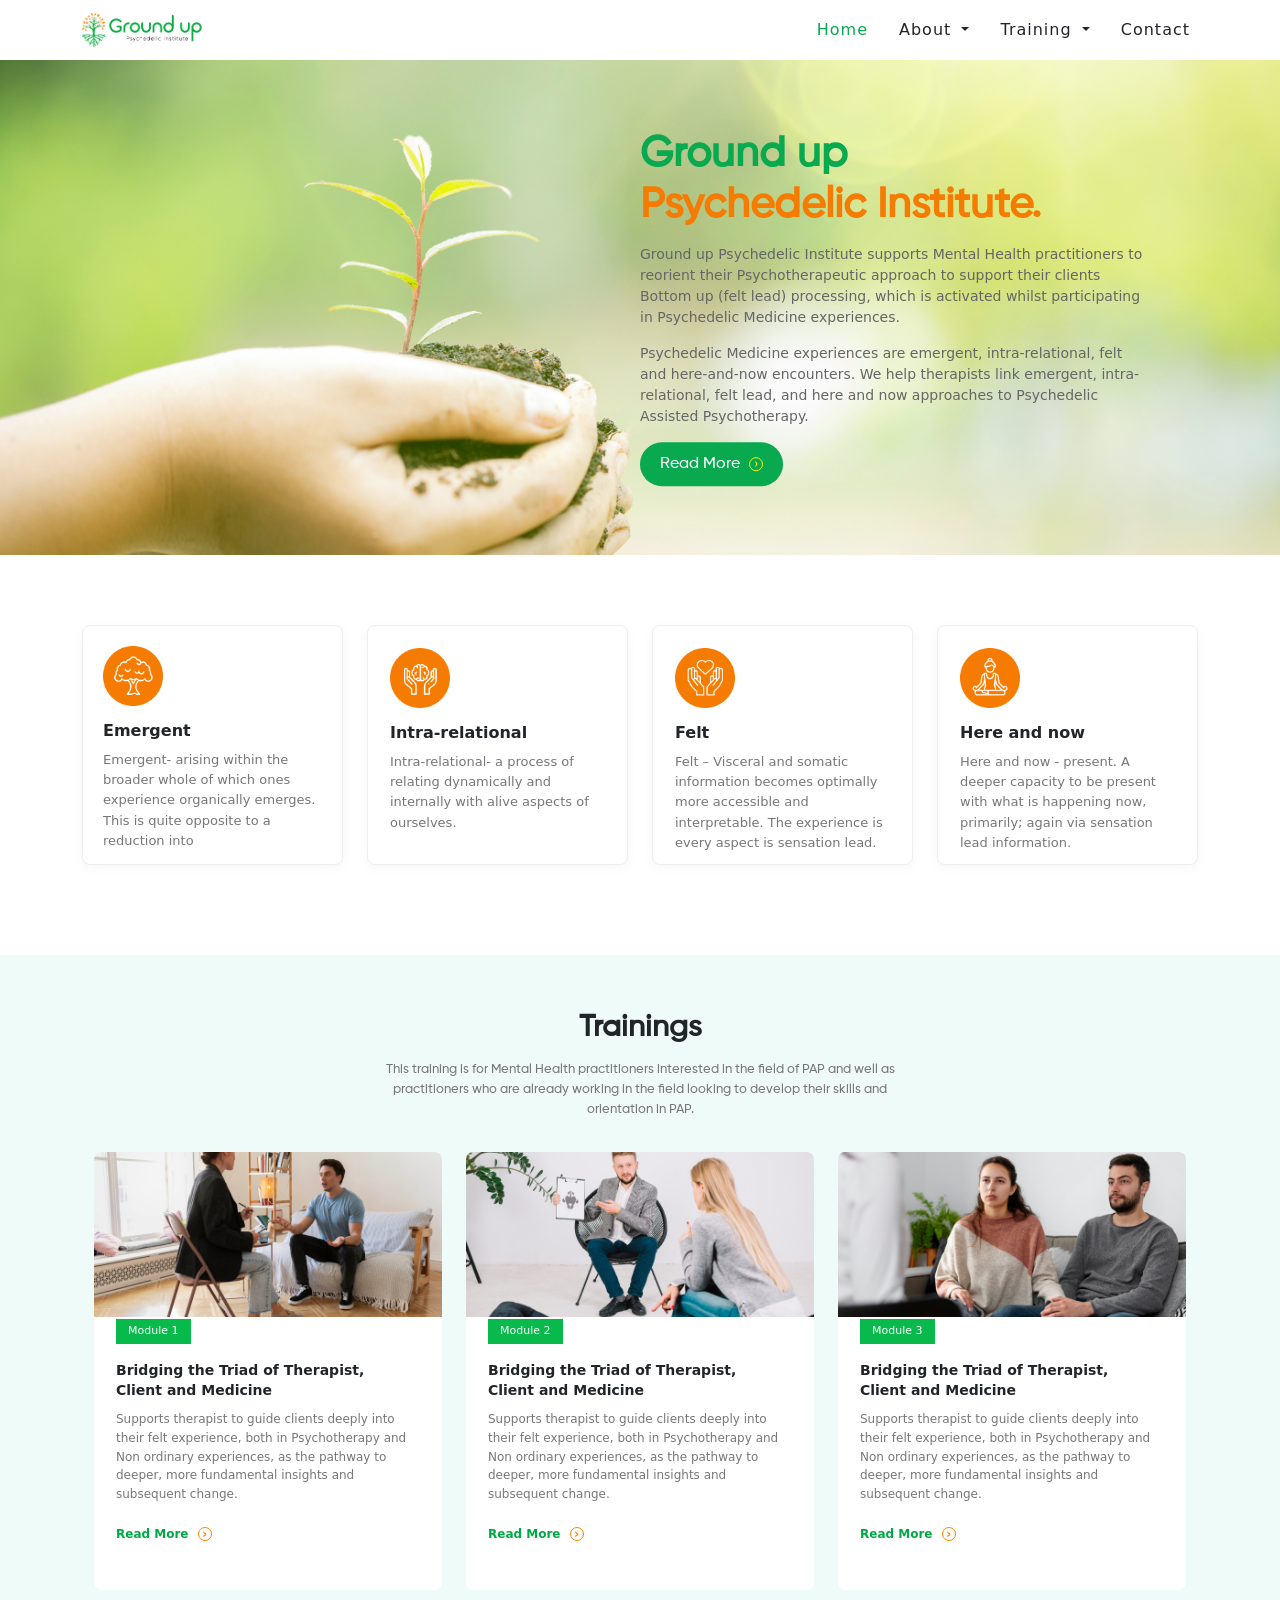
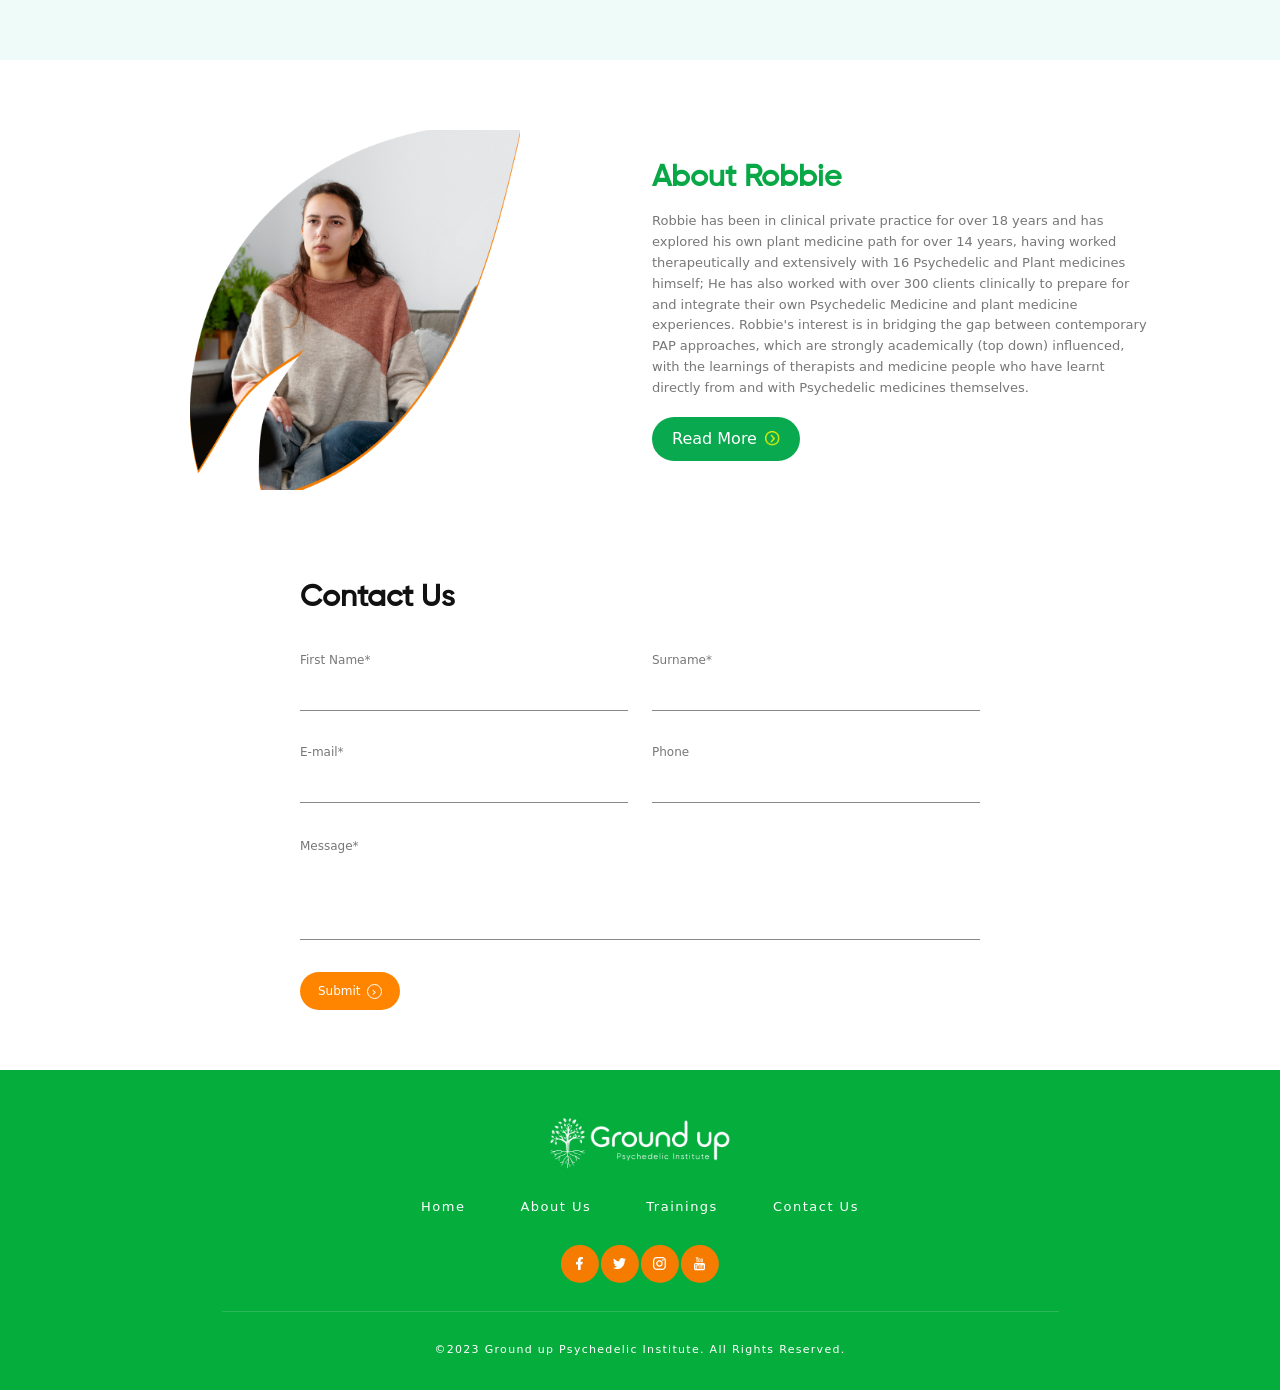
==== commit 60991cec: "matched landing page" ====
--- a/index.html
+++ b/index.html
@@ -3,7 +3,9 @@
 <head>
     <meta charset="UTF-8">
     <meta name="viewport" content="width=device-width, initial-scale=1.0">
-    <title>Document</title>
+    <title>Ground up</title>
+  <link rel="icon" type="image/x-icon" href="/images/fevicon.png">
+
     <link rel="stylesheet" href="style.css">
     <link href="https://cdn.jsdelivr.net/npm/bootstrap@5.0.2/dist/css/bootstrap.min.css" rel="stylesheet" integrity="sha384-EVSTQN3/azprG1Anm3QDgpJLIm9Nao0Yz1ztcQTwFspd3yD65VohhpuuCOmLASjC" crossorigin="anonymous">
     <script src="https://cdn.jsdelivr.net/npm/bootstrap@5.0.2/dist/js/bootstrap.bundle.min.js" integrity="sha384-MrcW6ZMFYlzcLA8Nl+NtUVF0sA7MsXsP1UyJoMp4YLEuNSfAP+JcXn/tWtIaxVXM" crossorigin="anonymous"></script>
@@ -122,7 +124,7 @@
     <div class="hero-text">
         <h1>
             <span>Ground up</span><br>
-            Psychedelic Institute.
+            <span id="main-text"> Psychedelic Institute.</span>
         </h1>
 
         <p>
@@ -139,7 +141,7 @@
             Assisted Psychotherapy.
         </p>
         <div>
-        <button>Read More  </button>
+        <button style="font-family:gilory-medium ;">Read More <span class="read-more1">›</span> </button>
             </div>
     </div>
 
@@ -332,7 +334,7 @@
                             insights and subsequent change.
                         </p>
 
-                        <a href="#" class="read-more">
+                        <a href="training-module1.html" class="read-more">
                             Read More
                             <span>›</span>
                         </a>
@@ -375,7 +377,7 @@
                             insights and subsequent change.
                         </p>
 
-                        <a href="#" class="read-more">
+                        <a href="training-module1.html" class="read-more">
                             Read More
                             <span>›</span>
                         </a>
@@ -530,8 +532,8 @@
 
             <a href="index.html">Home</a>
             <a href="about.html">About Us</a>
-            <a href="#">Trainings</a>
-            <a href="#">Contact Us</a>
+            <a href="training-module1.html">Trainings</a>
+            <a href="contactus.html">Contact Us</a>
 
         </nav>
 
--- a/style.css
+++ b/style.css
@@ -105,6 +105,12 @@
     font-family: gilory-medium;
     
 }
+#main-text{
+    color:#F67C01;
+    font-family: gilory-medium;
+    
+}
+
 
 .hero-text p {
     font-size: 14px;
@@ -120,6 +126,25 @@
     border-radius: 25px;
     padding: 10px 20px;
     cursor: pointer;
+}
+.read-more1{
+    display: inline-flex;
+
+    align-items: center;
+    justify-content: center;
+
+    width: 14px;
+    height: 14px;
+
+    margin-left: 5px;
+
+    border: 1px solid #F1F601;
+    border-radius: 50%;
+
+    color: #F1F601;
+
+    font-size: 13px;
+    line-height: 1;
 }
 
 .features-section {
@@ -787,6 +812,7 @@
     background: #05ad3d;
     padding: 48px 0 32px;
     color: #ffffff;
+    margin-top: 60px;
 }
 
 
